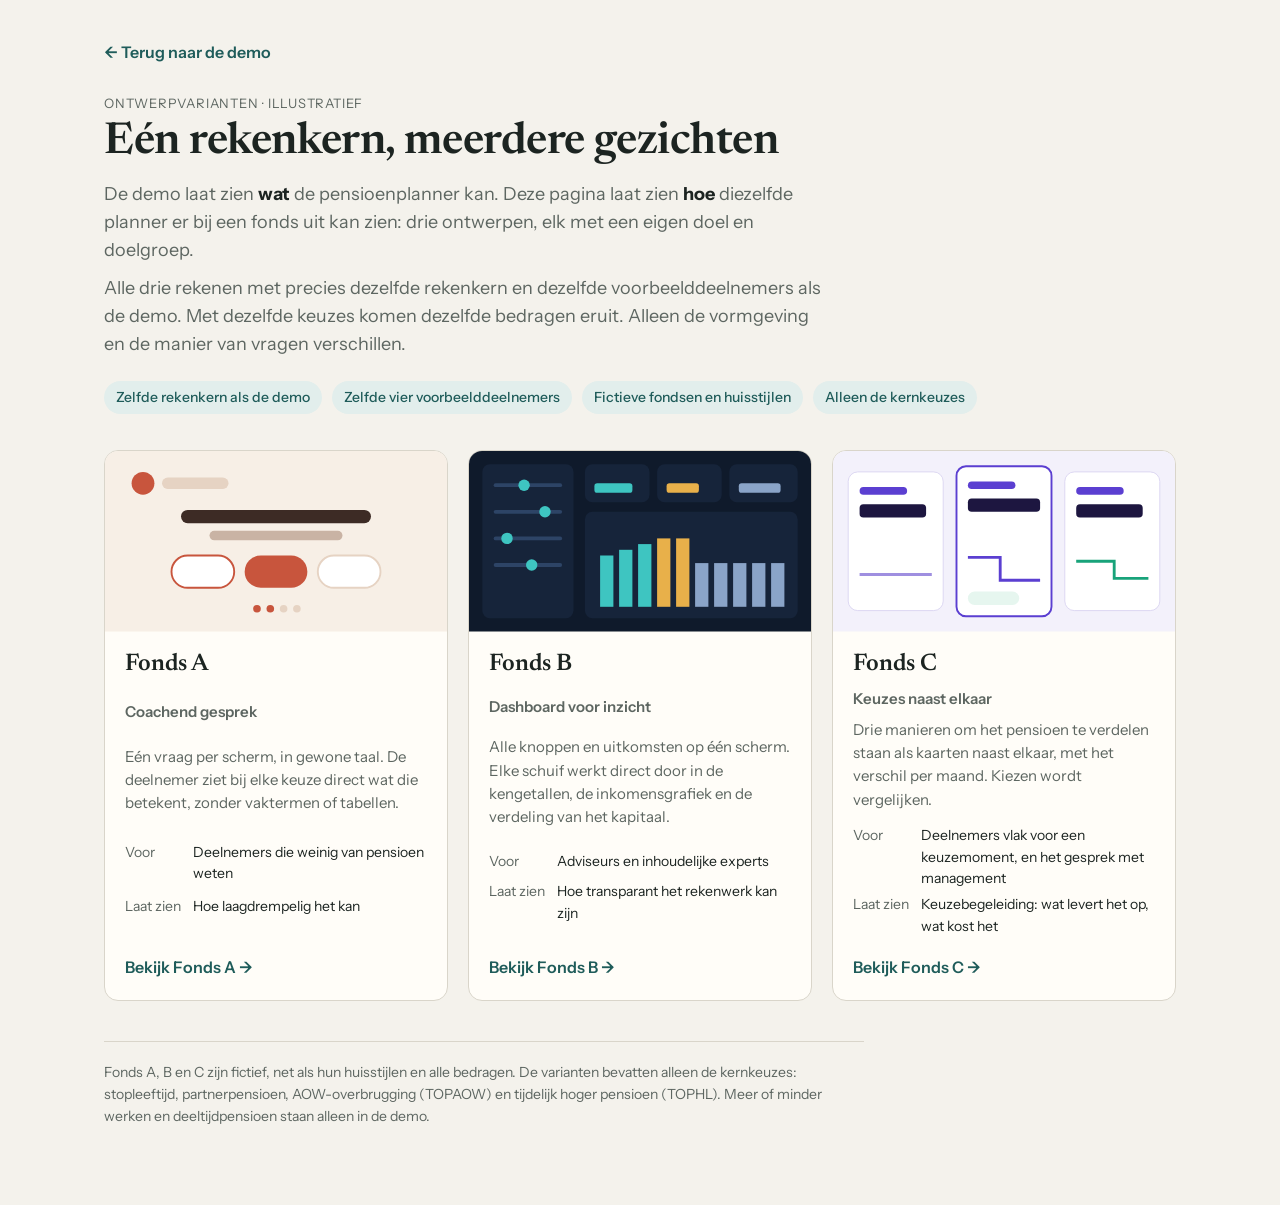
==== varianten/index.html @ cabad493 "Ontwerpvarianten Fonds A, B en C als vitrine naast de demo Drie illustratieve ontwerpen van dezelfde" ====
<!doctype html>
<html lang="nl">
<head>
<meta charset="utf-8">
<meta name="viewport" content="width=device-width, initial-scale=1">
<title>Ontwerpvarianten · Pensioenplanner</title>
<link rel="preconnect" href="https://fonts.googleapis.com">
<link rel="stylesheet" href="https://fonts.googleapis.com/css2?family=Newsreader:opsz,wght@6..72,400;6..72,600&family=Instrument+Sans:wght@400;500;600&display=swap">
<style>
  :root {
    color-scheme: light;
    --bg: #f4f2ec; --surface: #fffdf8; --fg: #1c2421; --muted: #5d6661; --line: #d9d5ca;
    --accent: #1f5c5a; --accent-soft: #e2eeec;
  }
  @media (prefers-color-scheme: dark) {
    :root:not([data-theme="light"]) {
      color-scheme: dark;
      --bg: #131917; --surface: #1b2321; --fg: #eef1ee; --muted: #a3ada8; --line: #33403c;
      --accent: #7fc3bf; --accent-soft: #213330;
    }
  }
  * { box-sizing: border-box; }
  body { margin: 0; background: var(--bg); color: var(--fg); font: 16px/1.55 "Instrument Sans", system-ui, sans-serif; }
  .wrap { max-width: 1120px; margin: 0 auto; padding: 40px 24px 64px; }
  .terug { color: var(--accent); font-weight: 600; text-decoration: none; }
  .terug:hover { text-decoration: underline; }
  .eyebrow { margin: 28px 0 6px; color: var(--muted); font-size: 13px; letter-spacing: .06em; text-transform: uppercase; }
  h1 { font: 600 44px/1.1 "Newsreader", Georgia, serif; margin: 0 0 14px; letter-spacing: -.01em; }
  .lead { max-width: 720px; margin: 0 0 10px; font-size: 18px; color: var(--muted); }
  .lead strong { color: var(--fg); }
  .feiten { display: flex; flex-wrap: wrap; gap: 10px; margin: 22px 0 36px; padding: 0; list-style: none; }
  .feiten li { padding: 6px 12px; border-radius: 99px; background: var(--accent-soft); color: var(--accent); font-size: 14px; font-weight: 500; }
  .tegels { display: grid; grid-template-columns: repeat(3, 1fr); gap: 20px; }
  @media (max-width: 900px) { .tegels { grid-template-columns: 1fr; } }
  .tegel {
    display: flex; flex-direction: column; background: var(--surface); border: 1px solid var(--line); border-radius: 14px;
    overflow: hidden; color: inherit; text-decoration: none; transition: transform .15s ease, box-shadow .15s ease;
  }
  .tegel:hover { transform: translateY(-3px); box-shadow: 0 14px 30px -18px rgba(0,0,0,.35); }
  .tegel:focus-visible { outline: 3px solid var(--accent); outline-offset: 3px; }
  .tegel svg { display: block; width: 100%; height: auto; }
  .tegel .tekst { padding: 18px 20px 20px; display: grid; gap: 8px; flex: 1; }
  .tegel h2 { margin: 0; font: 600 24px/1.2 "Newsreader", Georgia, serif; }
  .tegel .principe { margin: 0; font-weight: 600; }
  .tegel p { margin: 0; color: var(--muted); font-size: 15px; }
  .tegel dl { margin: 6px 0 0; display: grid; grid-template-columns: auto 1fr; gap: 4px 12px; font-size: 14px; }
  .tegel dt { color: var(--muted); }
  .tegel dd { margin: 0; }
  .tegel .open { margin-top: auto; padding-top: 10px; color: var(--accent); font-weight: 600; }
  .voet { margin-top: 40px; padding-top: 20px; border-top: 1px solid var(--line); color: var(--muted); font-size: 14px; max-width: 760px; }
</style>
</head>
<body>
<main class="wrap">
  <a class="terug" href="../index.html">&larr; Terug naar de demo</a>

  <p class="eyebrow">Ontwerpvarianten · illustratief</p>
  <h1>Eén rekenkern, meerdere gezichten</h1>
  <p class="lead">De demo laat zien <strong>wat</strong> de pensioenplanner kan. Deze pagina laat zien <strong>hoe</strong> diezelfde planner er bij een fonds uit kan zien: drie ontwerpen, elk met een eigen doel en doelgroep.</p>
  <p class="lead">Alle drie rekenen met precies dezelfde rekenkern en dezelfde voorbeelddeelnemers als de demo. Met dezelfde keuzes komen dezelfde bedragen eruit. Alleen de vormgeving en de manier van vragen verschillen.</p>
  <ul class="feiten">
    <li>Zelfde rekenkern als de demo</li>
    <li>Zelfde vier voorbeelddeelnemers</li>
    <li>Fictieve fondsen en huisstijlen</li>
    <li>Alleen de kernkeuzes</li>
  </ul>

  <div class="tegels">
    <a class="tegel" href="fonds-a.html">
      <svg viewBox="0 0 360 190" role="img" aria-label="Schets van Fonds A: één vraag per scherm met grote keuzeknoppen">
        <rect width="360" height="190" fill="#f7efe6"/>
        <circle cx="40" cy="34" r="12" fill="#c8553d"/>
        <rect x="60" y="28" width="70" height="12" rx="6" fill="#e6d3c3"/>
        <rect x="80" y="62" width="200" height="14" rx="7" fill="#3d2b25"/>
        <rect x="110" y="84" width="140" height="10" rx="5" fill="#c9b3a4"/>
        <rect x="70" y="110" width="66" height="34" rx="17" fill="#fff" stroke="#c8553d" stroke-width="2"/>
        <rect x="147" y="110" width="66" height="34" rx="17" fill="#c8553d"/>
        <rect x="224" y="110" width="66" height="34" rx="17" fill="#fff" stroke="#e6d3c3" stroke-width="2"/>
        <circle cx="160" cy="166" r="4" fill="#c8553d"/><circle cx="174" cy="166" r="4" fill="#c8553d"/><circle cx="188" cy="166" r="4" fill="#e6d3c3"/><circle cx="202" cy="166" r="4" fill="#e6d3c3"/>
      </svg>
      <div class="tekst">
        <h2>Fonds A</h2>
        <p class="principe">Coachend gesprek</p>
        <p>Eén vraag per scherm, in gewone taal. De deelnemer ziet bij elke keuze direct wat die betekent, zonder vaktermen of tabellen.</p>
        <dl><dt>Voor</dt><dd>Deelnemers die weinig van pensioen weten</dd><dt>Laat zien</dt><dd>Hoe laagdrempelig het kan</dd></dl>
        <span class="open">Bekijk Fonds A &rarr;</span>
      </div>
    </a>

    <a class="tegel" href="fonds-b.html">
      <svg viewBox="0 0 360 190" role="img" aria-label="Schets van Fonds B: dashboard met schuiven, kengetallen en grafiek">
        <rect width="360" height="190" fill="#0f1a2b"/>
        <rect x="14" y="14" width="96" height="162" rx="8" fill="#16243a"/>
        <g fill="#2d4466"><rect x="26" y="34" width="72" height="4" rx="2"/><rect x="26" y="62" width="72" height="4" rx="2"/><rect x="26" y="90" width="72" height="4" rx="2"/><rect x="26" y="118" width="72" height="4" rx="2"/></g>
        <g fill="#3ec5c1"><circle cx="58" cy="36" r="6"/><circle cx="80" cy="64" r="6"/><circle cx="40" cy="92" r="6"/><circle cx="66" cy="120" r="6"/></g>
        <g fill="#16243a"><rect x="122" y="14" width="68" height="40" rx="8"/><rect x="198" y="14" width="68" height="40" rx="8"/><rect x="274" y="14" width="72" height="40" rx="8"/></g>
        <g fill="#3ec5c1"><rect x="132" y="34" width="40" height="10" rx="3"/></g><g fill="#e8b04a"><rect x="208" y="34" width="34" height="10" rx="3"/></g><g fill="#8aa4c8"><rect x="284" y="34" width="44" height="10" rx="3"/></g>
        <rect x="122" y="64" width="224" height="112" rx="8" fill="#16243a"/>
        <g fill="#3ec5c1"><rect x="138" y="110" width="14" height="54"/><rect x="158" y="104" width="14" height="60"/><rect x="178" y="98" width="14" height="66"/></g>
        <g fill="#e8b04a"><rect x="198" y="92" width="14" height="72"/><rect x="218" y="92" width="14" height="72"/></g>
        <g fill="#8aa4c8"><rect x="238" y="118" width="14" height="46"/><rect x="258" y="118" width="14" height="46"/><rect x="278" y="118" width="14" height="46"/><rect x="298" y="118" width="14" height="46"/><rect x="318" y="118" width="14" height="46"/></g>
      </svg>
      <div class="tekst">
        <h2>Fonds B</h2>
        <p class="principe">Dashboard voor inzicht</p>
        <p>Alle knoppen en uitkomsten op één scherm. Elke schuif werkt direct door in de kengetallen, de inkomensgrafiek en de verdeling van het kapitaal.</p>
        <dl><dt>Voor</dt><dd>Adviseurs en inhoudelijke experts</dd><dt>Laat zien</dt><dd>Hoe transparant het rekenwerk kan zijn</dd></dl>
        <span class="open">Bekijk Fonds B &rarr;</span>
      </div>
    </a>

    <a class="tegel" href="fonds-c.html">
      <svg viewBox="0 0 360 190" role="img" aria-label="Schets van Fonds C: drie scenariokaarten naast elkaar">
        <rect width="360" height="190" fill="#f3f1fb"/>
        <g fill="#fff" stroke="#dcd6f2"><rect x="16" y="22" width="100" height="146" rx="10"/><rect x="130" y="16" width="100" height="158" rx="10" stroke="#5b3fd1" stroke-width="2"/><rect x="244" y="22" width="100" height="146" rx="10"/></g>
        <g fill="#5b3fd1"><rect x="28" y="38" width="50" height="8" rx="4"/><rect x="142" y="32" width="50" height="8" rx="4"/><rect x="256" y="38" width="50" height="8" rx="4"/></g>
        <g fill="#1d1640"><rect x="28" y="56" width="70" height="14" rx="4"/><rect x="142" y="50" width="76" height="14" rx="4"/><rect x="256" y="56" width="70" height="14" rx="4"/></g>
        <path d="M28 130 H104" stroke="#9f8fe0" stroke-width="3" fill="none"/>
        <path d="M142 112 H176 V136 H218" stroke="#5b3fd1" stroke-width="3" fill="none"/>
        <path d="M256 116 H296 V134 H332" stroke="#18a37a" stroke-width="3" fill="none"/>
        <rect x="142" y="148" width="54" height="14" rx="7" fill="#e6f6ef"/>
      </svg>
      <div class="tekst">
        <h2>Fonds C</h2>
        <p class="principe">Keuzes naast elkaar</p>
        <p>Drie manieren om het pensioen te verdelen staan als kaarten naast elkaar, met het verschil per maand. Kiezen wordt vergelijken.</p>
        <dl><dt>Voor</dt><dd>Deelnemers vlak voor een keuzemoment, en het gesprek met management</dd><dt>Laat zien</dt><dd>Keuzebegeleiding: wat levert het op, wat kost het</dd></dl>
        <span class="open">Bekijk Fonds C &rarr;</span>
      </div>
    </a>
  </div>

  <p class="voet">Fonds A, B en C zijn fictief, net als hun huisstijlen en alle bedragen. De varianten bevatten alleen de kernkeuzes: stopleeftijd, partnerpensioen, AOW-overbrugging (TOPAOW) en tijdelijk hoger pensioen (TOPHL). Meer of minder werken en deeltijdpensioen staan alleen in de demo.</p>
</main>
</body>
</html>
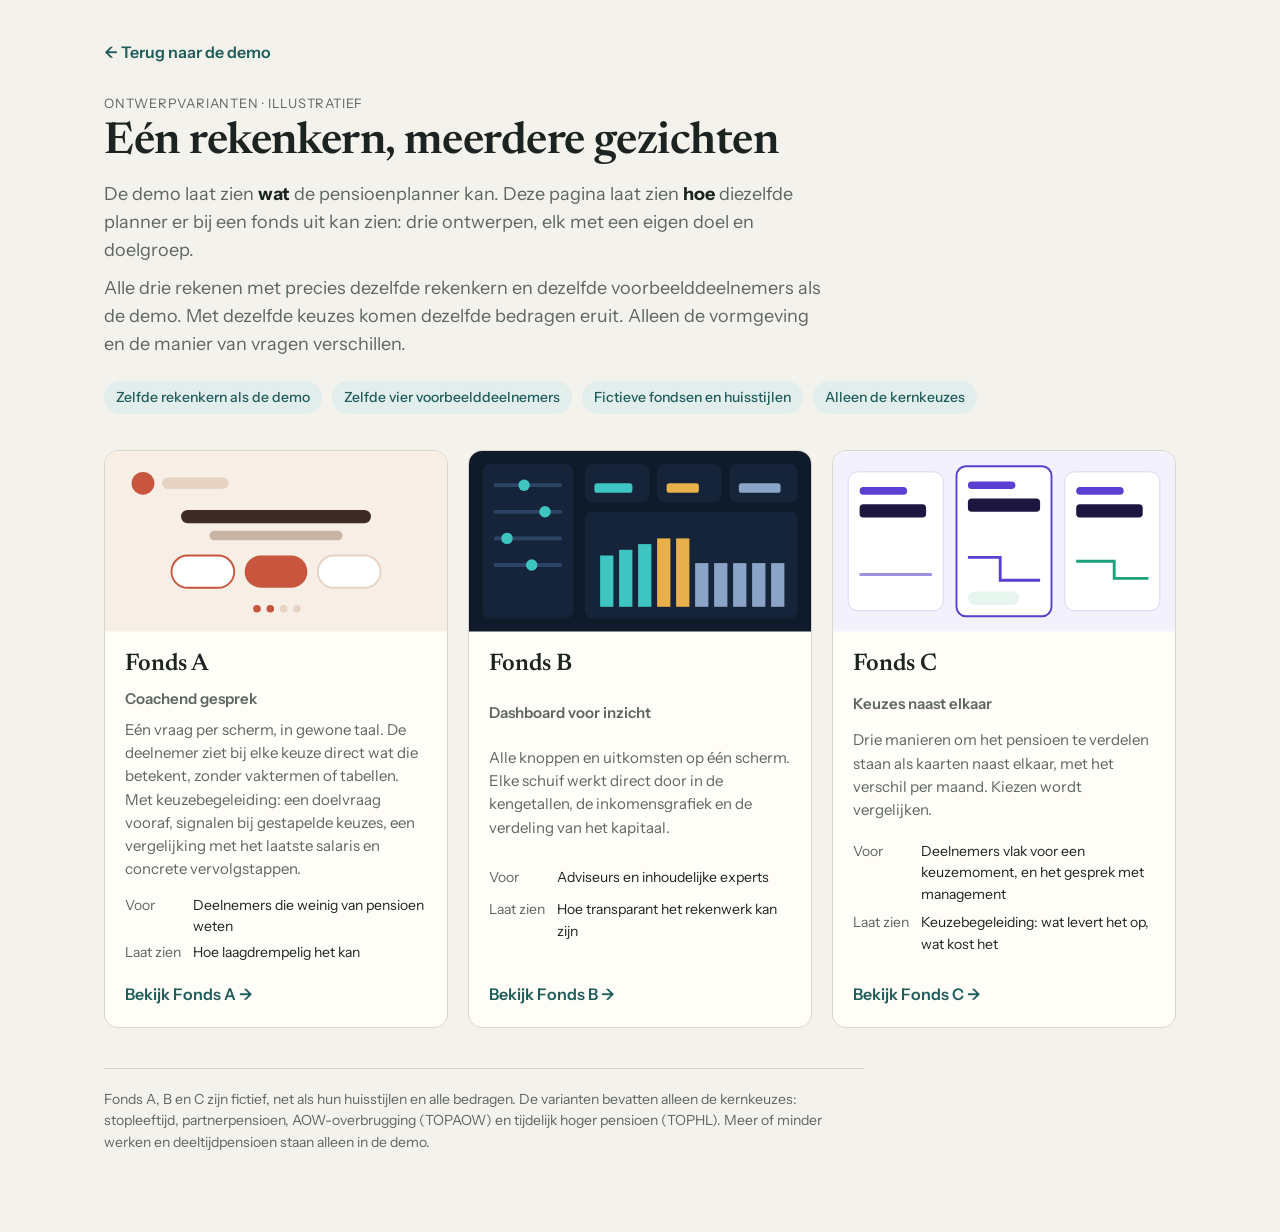
==== commit 09612e44: "Keuzebegeleiding in Fonds A - Doelvraag vooraf: wat vind je belangrijk, partner, wat heb je naast di" ====
--- a/varianten/index.html
+++ b/varianten/index.html
@@ -81,7 +81,7 @@
       <div class="tekst">
         <h2>Fonds A</h2>
         <p class="principe">Coachend gesprek</p>
-        <p>Eén vraag per scherm, in gewone taal. De deelnemer ziet bij elke keuze direct wat die betekent, zonder vaktermen of tabellen.</p>
+        <p>Eén vraag per scherm, in gewone taal. De deelnemer ziet bij elke keuze direct wat die betekent, zonder vaktermen of tabellen. Met keuzebegeleiding: een doelvraag vooraf, signalen bij gestapelde keuzes, een vergelijking met het laatste salaris en concrete vervolgstappen.</p>
         <dl><dt>Voor</dt><dd>Deelnemers die weinig van pensioen weten</dd><dt>Laat zien</dt><dd>Hoe laagdrempelig het kan</dd></dl>
         <span class="open">Bekijk Fonds A &rarr;</span>
       </div>
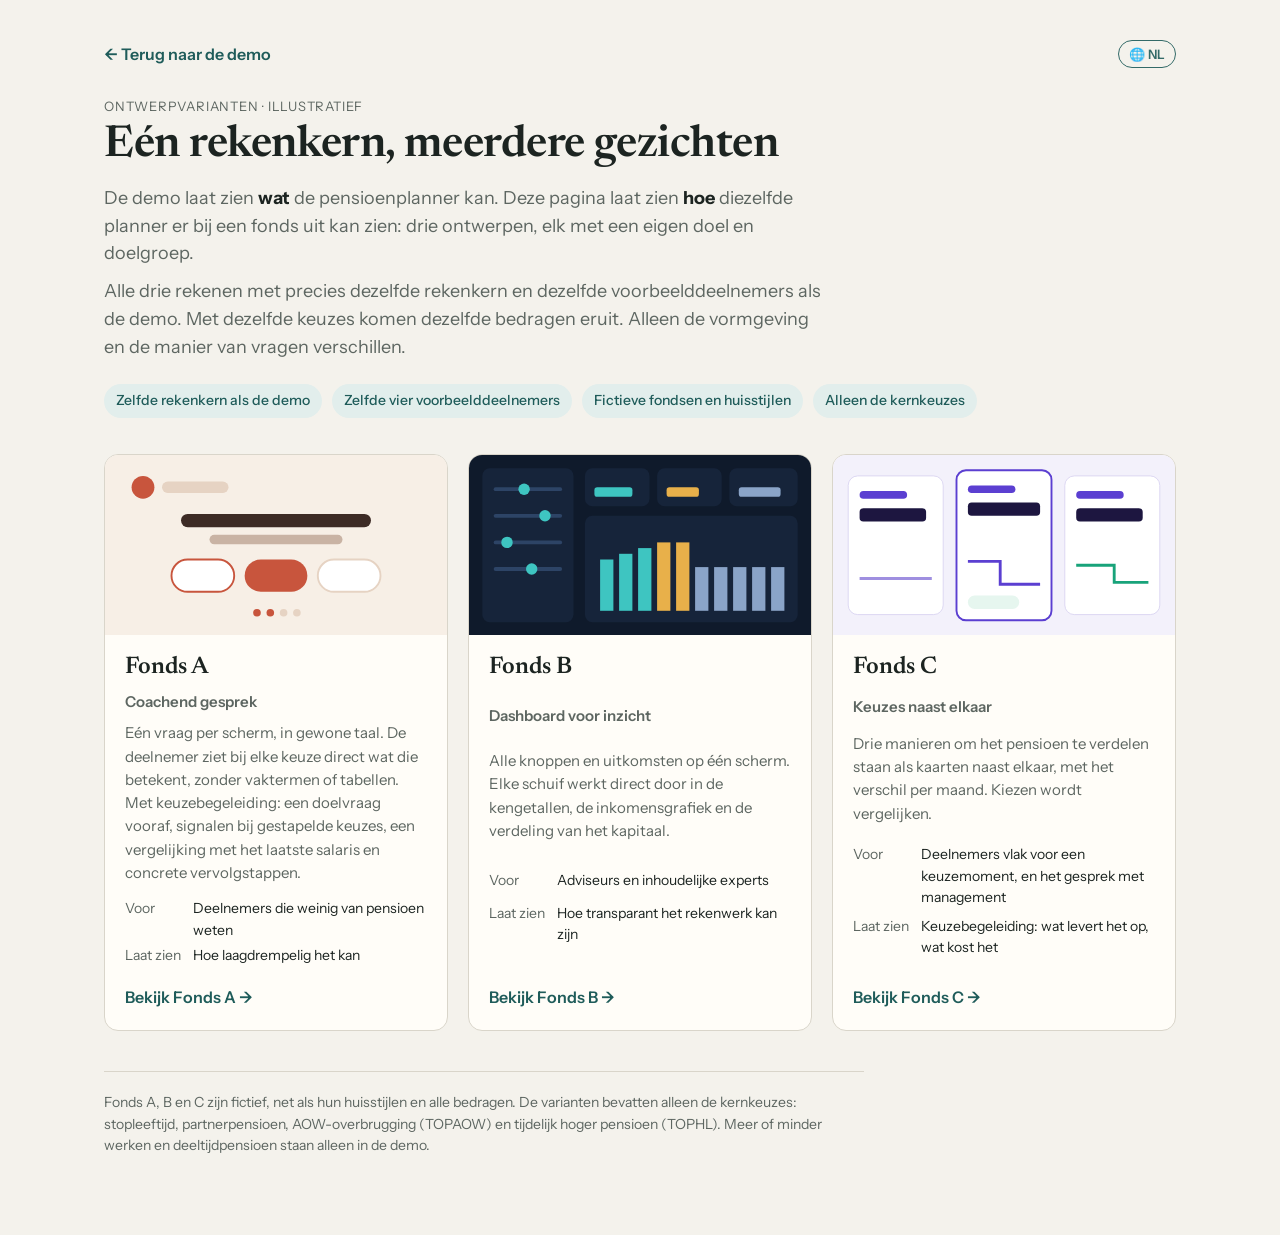
==== commit 71e9156a: "Ontwerpvarianten in Nederlands, Engels en Deens met één taalknop Taalbestanden in i18n/ (nl.js is de" ====
--- a/varianten/index.html
+++ b/varianten/index.html
@@ -3,7 +3,7 @@
 <head>
 <meta charset="utf-8">
 <meta name="viewport" content="width=device-width, initial-scale=1">
-<title>Ontwerpvarianten · Pensioenplanner</title>
+<title data-i18n="overzicht.titel">Ontwerpvarianten · Pensioenplanner</title>
 <link rel="preconnect" href="https://fonts.googleapis.com">
 <link rel="stylesheet" href="https://fonts.googleapis.com/css2?family=Newsreader:opsz,wght@6..72,400;6..72,600&family=Instrument+Sans:wght@400;500;600&display=swap">
 <style>
@@ -22,10 +22,13 @@
   * { box-sizing: border-box; }
   body { margin: 0; background: var(--bg); color: var(--fg); font: 16px/1.55 "Instrument Sans", system-ui, sans-serif; }
   .wrap { max-width: 1120px; margin: 0 auto; padding: 40px 24px 64px; }
+  .boven { display: flex; justify-content: space-between; align-items: center; gap: 12px; }
   .terug { color: var(--accent); font-weight: 600; text-decoration: none; }
   .terug:hover { text-decoration: underline; }
   .eyebrow { margin: 28px 0 6px; color: var(--muted); font-size: 13px; letter-spacing: .06em; text-transform: uppercase; }
   h1 { font: 600 44px/1.1 "Newsreader", Georgia, serif; margin: 0 0 14px; letter-spacing: -.01em; }
+  h1, h2 { overflow-wrap: break-word; hyphens: auto; }   /* lange Deense en Engelse woorden op smalle schermen */
+  @media (max-width: 600px) { h1 { font-size: 34px; } }
   .lead { max-width: 720px; margin: 0 0 10px; font-size: 18px; color: var(--muted); }
   .lead strong { color: var(--fg); }
   .feiten { display: flex; flex-wrap: wrap; gap: 10px; margin: 22px 0 36px; padding: 0; list-style: none; }
@@ -52,22 +55,22 @@
 </head>
 <body>
 <main class="wrap">
-  <a class="terug" href="../index.html">&larr; Terug naar de demo</a>
+  <div class="boven"><a class="terug" href="../index.html" data-i18n="balk.terug"></a><span data-taalknop style="color:var(--accent)"></span></div>
 
-  <p class="eyebrow">Ontwerpvarianten · illustratief</p>
-  <h1>Eén rekenkern, meerdere gezichten</h1>
-  <p class="lead">De demo laat zien <strong>wat</strong> de pensioenplanner kan. Deze pagina laat zien <strong>hoe</strong> diezelfde planner er bij een fonds uit kan zien: drie ontwerpen, elk met een eigen doel en doelgroep.</p>
-  <p class="lead">Alle drie rekenen met precies dezelfde rekenkern en dezelfde voorbeelddeelnemers als de demo. Met dezelfde keuzes komen dezelfde bedragen eruit. Alleen de vormgeving en de manier van vragen verschillen.</p>
+  <p class="eyebrow" data-i18n="overzicht.eyebrow"></p>
+  <h1 data-i18n="overzicht.h1"></h1>
+  <p class="lead" data-i18n="overzicht.lead1"></p>
+  <p class="lead" data-i18n="overzicht.lead2"></p>
   <ul class="feiten">
-    <li>Zelfde rekenkern als de demo</li>
-    <li>Zelfde vier voorbeelddeelnemers</li>
-    <li>Fictieve fondsen en huisstijlen</li>
-    <li>Alleen de kernkeuzes</li>
+    <li data-i18n="overzicht.feit1"></li>
+    <li data-i18n="overzicht.feit2"></li>
+    <li data-i18n="overzicht.feit3"></li>
+    <li data-i18n="overzicht.feit4"></li>
   </ul>
 
   <div class="tegels">
     <a class="tegel" href="fonds-a.html">
-      <svg viewBox="0 0 360 190" role="img" aria-label="Schets van Fonds A: één vraag per scherm met grote keuzeknoppen">
+      <svg viewBox="0 0 360 190" role="img" data-i18n-attr="aria-label:overzicht.a.schets">
         <rect width="360" height="190" fill="#f7efe6"/>
         <circle cx="40" cy="34" r="12" fill="#c8553d"/>
         <rect x="60" y="28" width="70" height="12" rx="6" fill="#e6d3c3"/>
@@ -80,15 +83,15 @@
       </svg>
       <div class="tekst">
         <h2>Fonds A</h2>
-        <p class="principe">Coachend gesprek</p>
-        <p>Eén vraag per scherm, in gewone taal. De deelnemer ziet bij elke keuze direct wat die betekent, zonder vaktermen of tabellen. Met keuzebegeleiding: een doelvraag vooraf, signalen bij gestapelde keuzes, een vergelijking met het laatste salaris en concrete vervolgstappen.</p>
-        <dl><dt>Voor</dt><dd>Deelnemers die weinig van pensioen weten</dd><dt>Laat zien</dt><dd>Hoe laagdrempelig het kan</dd></dl>
-        <span class="open">Bekijk Fonds A &rarr;</span>
+        <p class="principe" data-i18n="overzicht.a.principe"></p>
+        <p data-i18n="overzicht.a.tekst"></p>
+        <dl><dt data-i18n="overzicht.voor"></dt><dd data-i18n="overzicht.a.voor"></dd><dt data-i18n="overzicht.laatZien"></dt><dd data-i18n="overzicht.a.laatZien"></dd></dl>
+        <span class="open" data-i18n="overzicht.a.open"></span>
       </div>
     </a>
 
     <a class="tegel" href="fonds-b.html">
-      <svg viewBox="0 0 360 190" role="img" aria-label="Schets van Fonds B: dashboard met schuiven, kengetallen en grafiek">
+      <svg viewBox="0 0 360 190" role="img" data-i18n-attr="aria-label:overzicht.b.schets">
         <rect width="360" height="190" fill="#0f1a2b"/>
         <rect x="14" y="14" width="96" height="162" rx="8" fill="#16243a"/>
         <g fill="#2d4466"><rect x="26" y="34" width="72" height="4" rx="2"/><rect x="26" y="62" width="72" height="4" rx="2"/><rect x="26" y="90" width="72" height="4" rx="2"/><rect x="26" y="118" width="72" height="4" rx="2"/></g>
@@ -102,15 +105,15 @@
       </svg>
       <div class="tekst">
         <h2>Fonds B</h2>
-        <p class="principe">Dashboard voor inzicht</p>
-        <p>Alle knoppen en uitkomsten op één scherm. Elke schuif werkt direct door in de kengetallen, de inkomensgrafiek en de verdeling van het kapitaal.</p>
-        <dl><dt>Voor</dt><dd>Adviseurs en inhoudelijke experts</dd><dt>Laat zien</dt><dd>Hoe transparant het rekenwerk kan zijn</dd></dl>
-        <span class="open">Bekijk Fonds B &rarr;</span>
+        <p class="principe" data-i18n="overzicht.b.principe"></p>
+        <p data-i18n="overzicht.b.tekst"></p>
+        <dl><dt data-i18n="overzicht.voor"></dt><dd data-i18n="overzicht.b.voor"></dd><dt data-i18n="overzicht.laatZien"></dt><dd data-i18n="overzicht.b.laatZien"></dd></dl>
+        <span class="open" data-i18n="overzicht.b.open"></span>
       </div>
     </a>
 
     <a class="tegel" href="fonds-c.html">
-      <svg viewBox="0 0 360 190" role="img" aria-label="Schets van Fonds C: drie scenariokaarten naast elkaar">
+      <svg viewBox="0 0 360 190" role="img" data-i18n-attr="aria-label:overzicht.c.schets">
         <rect width="360" height="190" fill="#f3f1fb"/>
         <g fill="#fff" stroke="#dcd6f2"><rect x="16" y="22" width="100" height="146" rx="10"/><rect x="130" y="16" width="100" height="158" rx="10" stroke="#5b3fd1" stroke-width="2"/><rect x="244" y="22" width="100" height="146" rx="10"/></g>
         <g fill="#5b3fd1"><rect x="28" y="38" width="50" height="8" rx="4"/><rect x="142" y="32" width="50" height="8" rx="4"/><rect x="256" y="38" width="50" height="8" rx="4"/></g>
@@ -122,15 +125,20 @@
       </svg>
       <div class="tekst">
         <h2>Fonds C</h2>
-        <p class="principe">Keuzes naast elkaar</p>
-        <p>Drie manieren om het pensioen te verdelen staan als kaarten naast elkaar, met het verschil per maand. Kiezen wordt vergelijken.</p>
-        <dl><dt>Voor</dt><dd>Deelnemers vlak voor een keuzemoment, en het gesprek met management</dd><dt>Laat zien</dt><dd>Keuzebegeleiding: wat levert het op, wat kost het</dd></dl>
-        <span class="open">Bekijk Fonds C &rarr;</span>
+        <p class="principe" data-i18n="overzicht.c.principe"></p>
+        <p data-i18n="overzicht.c.tekst"></p>
+        <dl><dt data-i18n="overzicht.voor"></dt><dd data-i18n="overzicht.c.voor"></dd><dt data-i18n="overzicht.laatZien"></dt><dd data-i18n="overzicht.c.laatZien"></dd></dl>
+        <span class="open" data-i18n="overzicht.c.open"></span>
       </div>
     </a>
   </div>
 
-  <p class="voet">Fonds A, B en C zijn fictief, net als hun huisstijlen en alle bedragen. De varianten bevatten alleen de kernkeuzes: stopleeftijd, partnerpensioen, AOW-overbrugging (TOPAOW) en tijdelijk hoger pensioen (TOPHL). Meer of minder werken en deeltijdpensioen staan alleen in de demo.</p>
+  <p class="voet" data-i18n="overzicht.voet"></p>
 </main>
+<script src="../i18n/i18n.js"></script>
+<script src="../i18n/nl.js"></script>
+<script src="../i18n/en.js"></script>
+<script src="../i18n/da.js"></script>
+<script>I18N.vertaal();</script>
 </body>
 </html>
